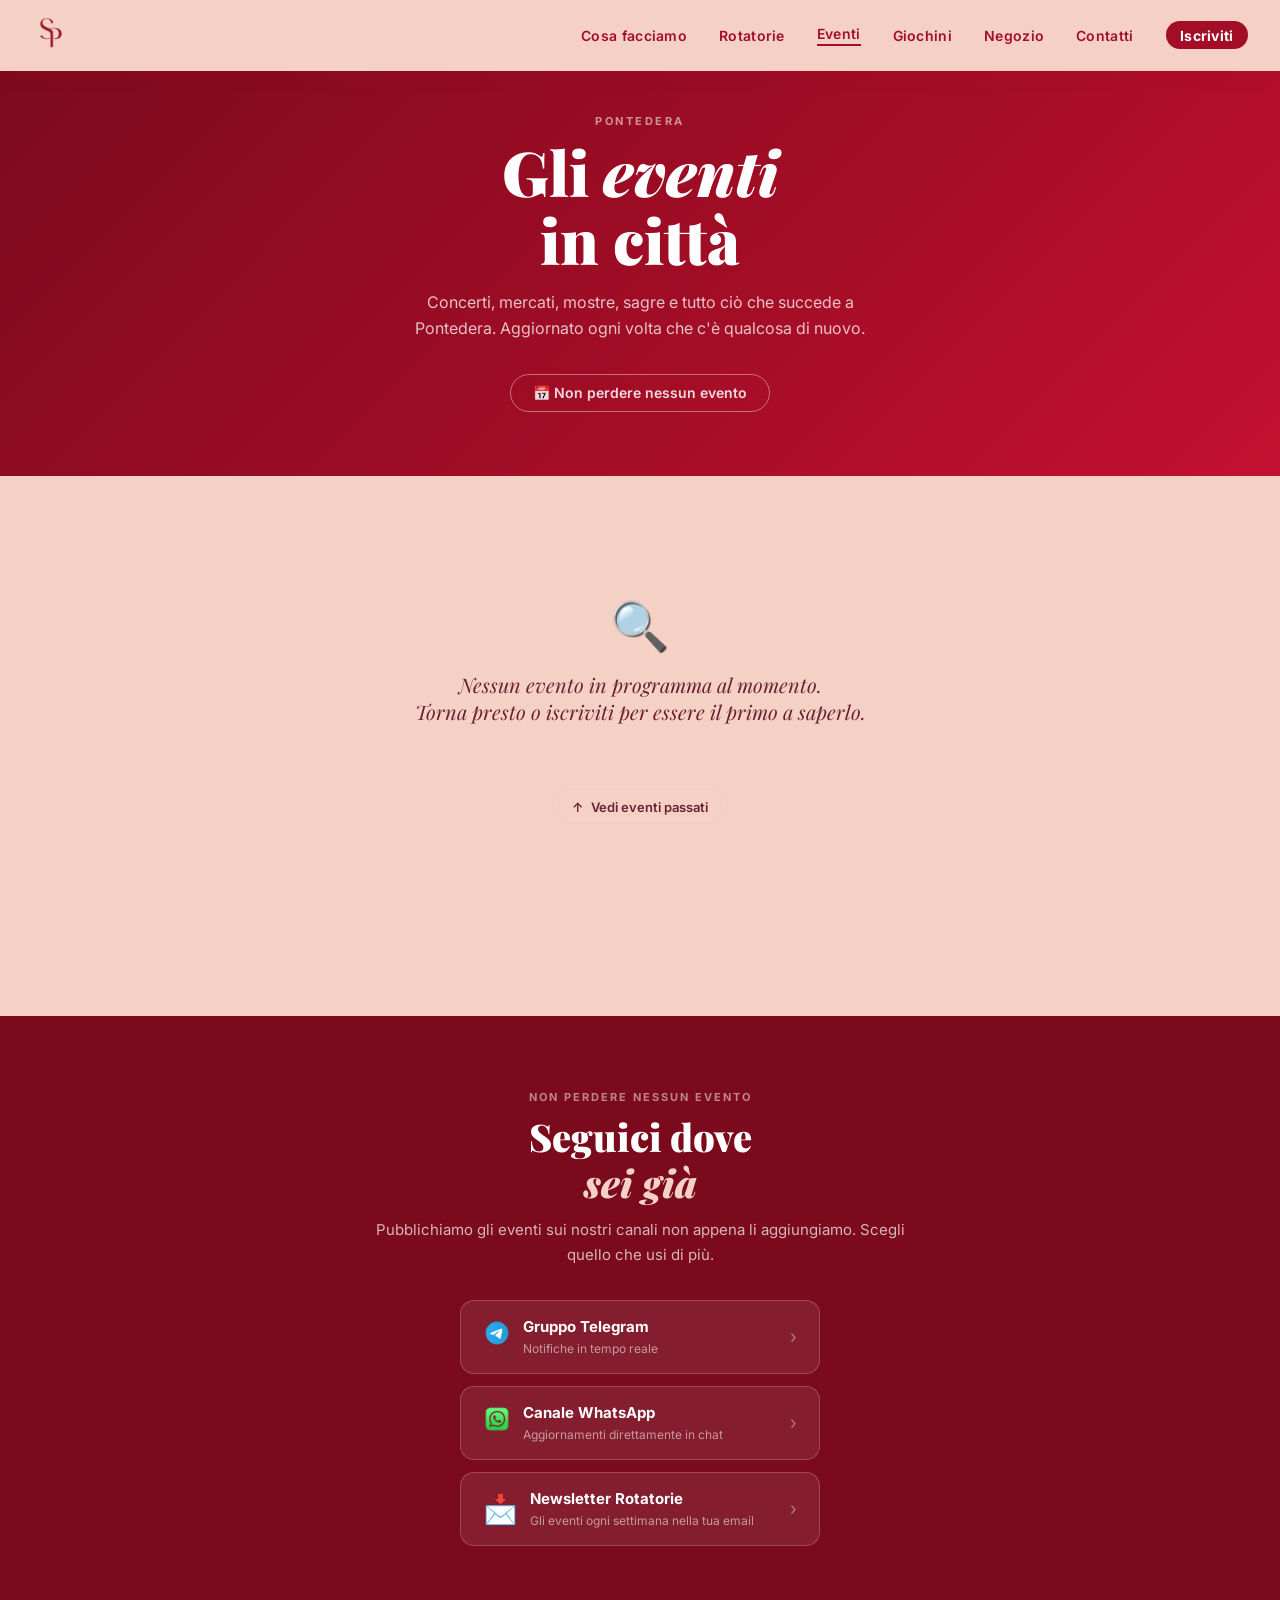
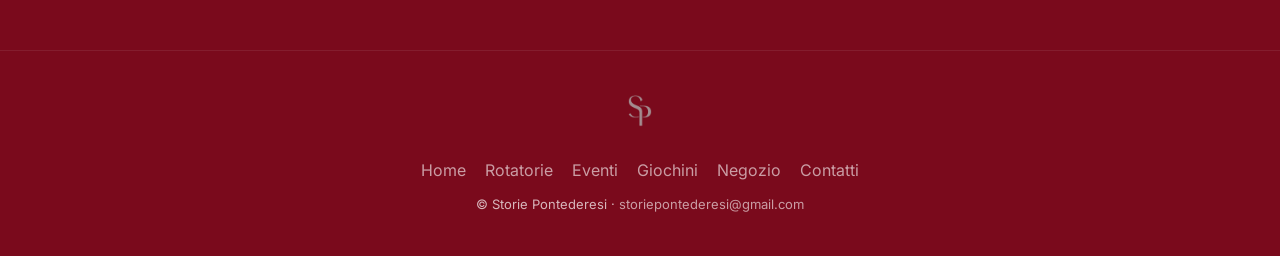
==== eventi/index.html @ 3904f4c8 "Aggiunge 10 eventi di giugno al calendario Co-Authored-By: Claude Sonnet 4.6 <noreply@anthropic.com>" ====
<!DOCTYPE html>
<html lang="it">
<head>
  <meta charset="UTF-8">
  <meta name="viewport" content="width=device-width, initial-scale=1.0">
  <title>Eventi a Pontedera – Storie Pontederesi</title>
  <meta name="description" content="Il calendario degli eventi di Pontedera curato da Storie Pontederesi. Non perdere nessun appuntamento in città.">
  <meta property="og:title" content="Eventi a Pontedera – Storie Pontederesi">
  <meta property="og:description" content="Il calendario degli eventi di Pontedera. Iscriviti per ricevere notifiche quando aggiungiamo nuovi appuntamenti.">
  <meta property="og:url" content="https://storiepontederesi.it/eventi/">
  <link rel="icon" href="../grafiche/logo.png">
  <link rel="apple-touch-icon" href="../grafiche/logo.png">
  <link href="https://fonts.googleapis.com/css2?family=Playfair+Display:ital,wght@0,400;0,700;0,900;1,400;1,700&family=Inter:wght@400;500;600;700&display=swap" rel="stylesheet">
  <style>
    *, *::before, *::after { box-sizing: border-box; margin: 0; padding: 0; }

    :root {
      --granata: #a40d26;
      --granata-scuro: #7a0a1c;
      --granata-chiaro: #c41030;
      --crema: #f5d0c5;
      --crema-scuro: #ead0c8;
      --bianco: #fff;
      --testo: #2a0a0f;
      --testo-mid: #6b2030;
    }

    html { scroll-behavior: smooth; }
    body {
      font-family: 'Inter', sans-serif;
      color: var(--testo);
      background: var(--crema);
      overflow-x: hidden;
    }

    /* ── NAVBAR ── */
    #navbar {
      position: fixed; top: 0; left: 0; right: 0; z-index: 100;
      padding: .9rem 2rem;
      display: flex; align-items: center; justify-content: space-between;
      background: var(--crema);
      box-shadow: 0 2px 20px rgba(164,13,38,.12);
    }
    .nav-logo { height: 38px; object-fit: contain; }
    nav { display: flex; gap: 2rem; align-items: center; }
    nav a {
      font-size: 14px; font-weight: 600; text-decoration: none;
      color: var(--granata); letter-spacing: .3px; transition: color .2s;
    }
    nav a:hover { color: var(--granata-scuro); }
    nav a.active {
      border-bottom: 2px solid var(--granata); padding-bottom: 2px;
    }
    .nav-cta {
      background: var(--granata); color: var(--bianco) !important;
      border-radius: 999px; padding: .35rem .9rem; font-weight: 700 !important;
    }
    .nav-cta:hover { background: var(--granata-scuro) !important; color: var(--bianco) !important; }

    .hamburger { display: none; cursor: pointer; flex-direction: column; gap: 5px; }
    .hamburger span { display: block; width: 24px; height: 2px; background: var(--granata); border-radius: 2px; }
    #mobile-menu {
      display: none; position: fixed; inset: 0; top: 60px;
      background: var(--crema); z-index: 99; padding: 2rem;
      flex-direction: column; gap: 1.4rem;
    }
    #mobile-menu.open { display: flex; }
    #mobile-menu a {
      font-size: 20px; font-weight: 700; color: var(--granata);
      text-decoration: none; font-family: 'Playfair Display', serif;
    }

    /* ── HERO ── */
    .hero {
      background: linear-gradient(135deg, var(--granata-scuro) 0%, var(--granata) 60%, var(--granata-chiaro) 100%);
      padding: 7rem 1.5rem 4rem;
      text-align: center;
    }
    .hero .label {
      font-size: 11px; font-weight: 700; text-transform: uppercase;
      letter-spacing: 2.5px; color: rgba(255,255,255,.55); margin-bottom: .5rem;
    }
    .hero h1 {
      font-family: 'Playfair Display', serif;
      font-size: clamp(34px, 6vw, 62px);
      color: var(--bianco); font-weight: 900; line-height: 1.1;
      margin-bottom: .9rem;
    }
    .hero h1 em { font-style: italic; }
    .hero p {
      font-size: 16px; color: rgba(255,255,255,.75);
      max-width: 480px; margin: 0 auto 2rem; line-height: 1.65;
    }
    .hero-sub-btns {
      display: flex; gap: 10px; justify-content: center; flex-wrap: wrap;
    }
    .btn-ghost {
      display: inline-flex; align-items: center; gap: 6px;
      color: rgba(255,255,255,.85); font-weight: 600; font-size: 14px;
      border-radius: 999px; padding: .6rem 1.4rem;
      border: 1.5px solid rgba(255,255,255,.4); text-decoration: none;
      transition: border-color .2s, background .2s;
    }
    .btn-ghost:hover { border-color: var(--bianco); background: rgba(255,255,255,.1); }

    /* ── LISTA EVENTI ── */
    #eventi {
      background: var(--crema);
      padding: 3.5rem 1.5rem 5rem;
      min-height: 60vh;
    }
    .eventi-inner { max-width: 680px; margin: 0 auto; }

    .month-group { margin-bottom: 3rem; }
    .month-label {
      font-family: 'Playfair Display', serif;
      font-size: 13px; font-weight: 700; text-transform: uppercase;
      letter-spacing: 2px; color: var(--granata);
      padding-bottom: .6rem;
      border-bottom: 2px solid var(--granata);
      margin-bottom: 1.2rem;
    }

    .event-card {
      background: var(--bianco);
      border-radius: 16px;
      overflow: hidden;
      margin-bottom: .8rem;
      border: 1.5px solid var(--crema-scuro);
      transition: box-shadow .18s, transform .18s, border-color .18s;
      text-decoration: none;
      color: inherit;
      display: block;
    }
    .event-card:hover, .event-card:focus {
      box-shadow: 0 6px 24px rgba(164,13,38,.13);
      transform: translateY(-2px);
    }
    .event-card.has-link:hover { border-color: var(--granata); }

    .event-card-img {
      width: 100%; height: 200px;
      object-fit: cover; display: block;
    }

    .event-card-inner {
      padding: 1.2rem 1.4rem;
      display: grid;
      grid-template-columns: 52px 1fr;
      gap: 1rem;
    }

    .event-date {
      display: flex; flex-direction: column; align-items: center;
      justify-content: flex-start; padding-top: .1rem;
      flex-shrink: 0;
    }
    .event-date .day {
      font-family: 'Playfair Display', serif;
      font-size: 28px; font-weight: 900; line-height: 1;
      color: var(--granata);
    }
    .event-date .dow {
      font-size: 10px; font-weight: 700; text-transform: uppercase;
      letter-spacing: 1px; color: var(--testo-mid); margin-top: 2px;
    }

    .event-body {}
    .event-title {
      font-family: 'Playfair Display', serif;
      font-size: 18px; font-weight: 700;
      color: var(--testo); line-height: 1.25;
      margin-bottom: .25rem;
    }
    .event-meta {
      display: flex; flex-wrap: wrap; gap: 8px;
      margin-bottom: .4rem;
    }
    .event-meta span {
      font-size: 12px; color: var(--testo-mid);
      display: flex; align-items: center; gap: 3px;
    }
    .event-desc {
      font-size: 13px; color: var(--testo-mid); line-height: 1.55;
    }
    .event-link-tag {
      display: inline-block; margin-top: .5rem;
      font-size: 12px; font-weight: 700; color: var(--granata);
      letter-spacing: .3px;
    }

    /* Stato vuoto */
    .empty-state {
      text-align: center; padding: 4rem 1rem;
    }
    .empty-state .icon { font-size: 48px; margin-bottom: 1rem; }
    .empty-state p {
      font-family: 'Playfair Display', serif; font-style: italic;
      font-size: 20px; color: var(--testo-mid);
    }

    /* Pulsante eventi passati */
    .past-toggle {
      display: flex; align-items: center; gap: 8px;
      background: none; border: 1.5px solid var(--crema-scuro);
      border-radius: 999px; padding: .55rem 1.2rem;
      font-family: 'Inter', sans-serif; font-size: 13px;
      font-weight: 600; color: var(--testo-mid);
      cursor: pointer; margin: 0 auto 2rem;
      transition: border-color .18s, color .18s;
    }
    .past-toggle:hover { border-color: var(--granata); color: var(--granata); }
    .past-toggle .arrow { transition: transform .25s; display: inline-block; }
    .past-toggle.open .arrow { transform: rotate(180deg); }

    #past-eventi { display: none; }
    #past-eventi.open { display: block; }
    #past-eventi .month-label { color: var(--testo-mid); border-color: var(--crema-scuro); opacity: .7; }

    /* Tag categoria */
    .event-tag {
      display: inline-block;
      font-size: 10px; font-weight: 700; text-transform: uppercase;
      letter-spacing: 1px; padding: .15rem .55rem;
      border-radius: 999px; background: var(--crema);
      color: var(--granata); flex-shrink: 0;
    }

    /* ── ISCRIVITI ── */
    #iscriviti {
      background: var(--granata-scuro);
      padding: 4.5rem 1.5rem;
      text-align: center;
    }
    .iscr-inner { max-width: 560px; margin: 0 auto; }
    .iscr-inner .label {
      font-size: 11px; font-weight: 700; text-transform: uppercase;
      letter-spacing: 2px; color: rgba(255,255,255,.5); margin-bottom: .5rem;
    }
    .iscr-inner h2 {
      font-family: 'Playfair Display', serif;
      font-size: clamp(26px, 4vw, 38px); font-weight: 900;
      color: var(--bianco); line-height: 1.2; margin-bottom: .8rem;
    }
    .iscr-inner h2 em { font-style: italic; color: var(--crema); }
    .iscr-inner > p {
      font-size: 15px; color: rgba(255,255,255,.7); line-height: 1.65;
      margin-bottom: 2rem;
    }

    .iscr-btns {
      display: flex; flex-direction: column; gap: 12px;
      max-width: 360px; margin: 0 auto 2rem;
    }
    .btn-iscr {
      display: flex; align-items: center; gap: 12px;
      background: rgba(255,255,255,.08); border: 1.5px solid rgba(255,255,255,.2);
      border-radius: 14px; padding: 1rem 1.4rem;
      text-decoration: none; text-align: left;
      transition: background .18s, border-color .18s;
    }
    .btn-iscr:hover { background: rgba(255,255,255,.15); border-color: rgba(255,255,255,.5); }
    .btn-iscr .icon { font-size: 28px; flex-shrink: 0; }
    .btn-iscr .text { flex: 1; }
    .btn-iscr .text strong {
      display: block; font-size: 15px; color: var(--bianco); font-weight: 700;
      margin-bottom: 1px;
    }
    .btn-iscr .text span {
      font-size: 12px; color: rgba(255,255,255,.55);
    }
    .btn-iscr .arrow { color: rgba(255,255,255,.4); font-size: 18px; }


    /* ── FOOTER ── */
    footer {
      background: var(--granata-scuro);
      border-top: 1px solid rgba(255,255,255,.08);
      color: rgba(255,255,255,.7);
      padding: 2.5rem 1.5rem; text-align: center;
    }
    footer img { height: 40px; margin-bottom: .8rem; opacity: .8; }
    footer p { font-size: 13px; line-height: 1.8; }
    footer a { color: rgba(255,255,255,.6); text-decoration: none; }
    footer a:hover { color: var(--bianco); }
    .footer-links { display: flex; gap: 1.2rem; justify-content: center; flex-wrap: wrap; margin: .8rem 0; }

    /* ── RESPONSIVE ── */
    @media (max-width: 600px) {
      nav { display: none; }
      .hamburger { display: flex; }
      .event-card-inner {
        grid-template-columns: 44px 1fr;
        gap: .8rem;
        padding: 1rem 1.1rem;
      }
      .event-card-img { height: 170px; }
      .event-date .day { font-size: 24px; }
      .event-title { font-size: 16px; }
      #eventi { padding: 2.5rem 1rem 4rem; }
      .hero { padding: 6rem 1.2rem 3.5rem; }
      #iscriviti { padding: 3.5rem 1.2rem; }
    }
  </style>
  <script data-goatcounter="https://storiepontederesi.goatcounter.com/count" async src="//gc.zgo.at/count.js"></script>
</head>
<body>

<!-- ── NAVBAR ── -->
<header id="navbar">
  <a href="/"><img src="../grafiche/logo.png" alt="Storie Pontederesi" class="nav-logo"></a>
  <nav>
    <a href="/#cosa-facciamo">Cosa facciamo</a>
    <a href="https://storiepontederesi.substack.com" target="_blank">Rotatorie</a>
    <a href="/eventi/" class="active">Eventi</a>
    <a href="/giochi/">Giochini</a>
    <a href="/negozio/">Negozio</a>
    <a href="/#contatti">Contatti</a>
    <a href="https://storiepontederesi.substack.com/subscribe" target="_blank" class="nav-cta">Iscriviti</a>
  </nav>
  <div class="hamburger" id="hamburger" onclick="toggleMenu()">
    <span></span><span></span><span></span>
  </div>
</header>

<div id="mobile-menu">
  <a href="/#cosa-facciamo" onclick="toggleMenu()">Cosa facciamo</a>
  <a href="https://storiepontederesi.substack.com" target="_blank">Rotatorie</a>
  <a href="/eventi/" onclick="toggleMenu()">📅 Eventi</a>
  <a href="/giochi/" onclick="toggleMenu()">Giochini</a>
  <a href="/negozio/" onclick="toggleMenu()">Negozio</a>
  <a href="/#contatti" onclick="toggleMenu()">Contatti</a>
  <a href="https://storiepontederesi.substack.com/subscribe" target="_blank">→ Iscriviti gratis</a>
</div>

<!-- ── HERO ── -->
<div class="hero">
  <p class="label">Pontedera</p>
  <h1>Gli <em>eventi</em><br>in città</h1>
  <p>Concerti, mercati, mostre, sagre e tutto ciò che succede a Pontedera. Aggiornato ogni volta che c'è qualcosa di nuovo.</p>
  <div class="hero-sub-btns">
    <a href="#iscriviti" class="btn-ghost">📅 Non perdere nessun evento</a>
  </div>
</div>

<!-- ── LISTA EVENTI ── -->
<section id="eventi">
  <div class="eventi-inner">
    <div id="eventi-lista"></div>
    <div id="past-eventi"></div>
    <button class="past-toggle" id="past-toggle" onclick="togglePast()" style="display:none">
      <span class="arrow">↑</span> <span id="past-label">Vedi eventi passati</span>
    </button>
  </div>
</section>

<!-- ── SEGUICI ── -->
<section id="iscriviti">
  <div class="iscr-inner">
    <p class="label">Non perdere nessun evento</p>
    <h2>Seguici dove<br><em>sei già</em></h2>
    <p>Pubblichiamo gli eventi sui nostri canali non appena li aggiungiamo. Scegli quello che usi di più.</p>

    <div class="iscr-btns">
      <a href="https://t.me/+WxttpZPyHsc3ZmVk" target="_blank" class="btn-iscr">
        <span class="icon"><img src="../grafiche/TelegramLogo.png" alt="Telegram" style="width:28px;height:28px;object-fit:contain;"></span>
        <span class="text">
          <strong>Gruppo Telegram</strong>
          <span>Notifiche in tempo reale</span>
        </span>
        <span class="arrow">›</span>
      </a>
      <a href="https://whatsapp.com/channel/0029VbD66IMG8l5E7vnlet40" target="_blank" class="btn-iscr">
        <span class="icon"><img src="../grafiche/WpLogo.png" alt="WhatsApp" style="width:28px;height:28px;object-fit:contain;"></span>
        <span class="text">
          <strong>Canale WhatsApp</strong>
          <span>Aggiornamenti direttamente in chat</span>
        </span>
        <span class="arrow">›</span>
      </a>
      <a href="https://storiepontederesi.substack.com/subscribe" target="_blank" class="btn-iscr">
        <span class="icon">📩</span>
        <span class="text">
          <strong>Newsletter Rotatorie</strong>
          <span>Gli eventi ogni settimana nella tua email</span>
        </span>
        <span class="arrow">›</span>
      </a>
    </div>
  </div>
</section>

<!-- ── FOOTER ── -->
<footer>
  <img src="../grafiche/logo-bianco.png" alt="Storie Pontederesi">
  <div class="footer-links">
    <a href="/">Home</a>
    <a href="https://storiepontederesi.substack.com" target="_blank">Rotatorie</a>
    <a href="/eventi/">Eventi</a>
    <a href="/giochi/">Giochini</a>
    <a href="/negozio/">Negozio</a>
    <a href="/#contatti">Contatti</a>
  </div>
  <p>© Storie Pontederesi · <a href="mailto:storiepontederesi@gmail.com">storiepontederesi@gmail.com</a></p>
</footer>

<script>
// ─────────────────────────────────────────────
//  EVENTI — aggiungi qui i nuovi eventi
//  Formato data: 'AAAA-MM-GG'
//  ora: opzionale, es. '21:00' oppure null
//  luogo: opzionale
//  tag: opzionale, es. 'Musica' | 'Mercato' | 'Cultura' | 'Sport' | 'Sagra'
//  link: opzionale, URL per maggiori info
// ─────────────────────────────────────────────
const EVENTI = [
  {
    data: '2026-05-27',
    titolo: 'Gli studenti incontrano Marco Bezzecchi e Jorge Martín',
    desc: 'I piloti di Aprilia Racing Marco Bezzecchi e Jorge Martín fanno visita al Museo Piaggio e incontrano gli studenti.',
    luogo: 'Museo Piaggio',
    ora: '13:30',
    tag: 'Motori',
    img: null,
    link: null
  },
  {
    data: '2026-05-29',
    titolo: 'Romano Prodi e Alfio Nicotra al Teatro Era',
    desc: 'Incontro sui temi della pace, promosso dalla Tavola della Pace con la collaborazione dei nuclei Acli Gronchi e il patrocinio del Comune.',
    luogo: 'Teatro Era',
    ora: '21:15',
    tag: 'Cultura',
    img: null,
    link: 'https://www.comune.pontedera.pi.it/vivere-il-comune/eventi/romano-prodi-e-alfio-nicotra-al-teatro-era/'
  },
  {
    data: '2026-05-30',
    titolo: 'Il raduno nazionale dei Ciao a Pontedera',
    desc: 'Pontedera ospita Ciao da tutta Italia per il meeting nazionale che quest\'anno farà base su Pontedera. La due giorni parte sabato alle 15 dal Museo Piaggio e si dipana con un programma di due giorni, come da locandina allegata.',
    luogo: 'Museo Piaggio',
    ora: '15:00–19:00',
    tag: 'Motori',
    img: null,
    link: 'https://www.comune.pontedera.pi.it/vivere-il-comune/eventi/il-raduno-nazionale-dei-ciao-a-pontedera/'
  },
  {
    data: '2026-06-05',
    titolo: 'Connessioni in Villa a Villa Crastan',
    desc: null,
    luogo: 'Villa Crastan',
    ora: '16:00–24:00',
    tag: 'Cultura',
    img: null,
    link: 'https://www.comune.pontedera.pi.it/novita/a-villa-crastan-le-connessioni-in-villa/'
  },
  {
    data: '2026-06-05',
    titolo: 'Le Tele di Penelope alla biblioteca Gronchi',
    desc: null,
    luogo: 'Biblioteca Gronchi',
    ora: '18:00',
    tag: 'Cultura',
    img: null,
    link: 'https://www.comune.pontedera.pi.it/vivere-il-comune/eventi/le-tele-di-penelope-alla-biblioteca-gronchi/'
  },
  {
    data: '2026-06-06',
    titolo: 'BBQ Party della Bellaria Rugby',
    desc: null,
    luogo: null,
    ora: '19:30',
    tag: 'Sport',
    img: null,
    link: 'https://www.facebook.com/events/1599086194525030/'
  },
  {
    data: '2026-06-10',
    titolo: 'Presentazioni al tramonto a Villa Crastan',
    desc: null,
    luogo: 'Villa Crastan',
    ora: null,
    tag: 'Cultura',
    img: null,
    link: 'https://www.comune.pontedera.pi.it/vivere-il-comune/eventi/presentazioni-al-tramonto-a-villa-crastan/'
  },
  {
    data: '2026-06-11',
    titolo: 'La Mille Miglia passa da Pontedera',
    desc: null,
    luogo: 'Pontedera',
    ora: null,
    tag: 'Motori',
    img: null,
    link: 'https://www.comune.pontedera.pi.it/vivere-il-comune/eventi/la-mille-miglia-a-pontedera/'
  },
  {
    data: '2026-06-12',
    titolo: 'Sergio Cusani e Carlo Sama ospiti di Punti di Vista',
    desc: null,
    luogo: null,
    ora: '18:00',
    tag: 'Cultura',
    img: null,
    link: null
  },
  {
    data: '2026-06-12',
    titolo: 'Un concerto lirico al Parco fluviale',
    desc: null,
    luogo: 'Parco fluviale',
    ora: '21:00',
    tag: 'Musica',
    img: null,
    link: 'https://www.comune.pontedera.pi.it/vivere-il-comune/eventi/un-concerto-lirico-al-parco-fluviale/'
  },
  {
    data: '2026-06-12',
    titolo: 'Dante a Treggiaia in piazza Lazzerini',
    desc: null,
    luogo: 'Piazza Lazzerini, Treggiaia',
    ora: '21:00',
    tag: 'Cultura',
    img: null,
    link: 'https://www.comune.pontedera.pi.it/vivere-il-comune/eventi/dante-a-treggiaia-in-piazza-lazzerini/'
  },
  {
    data: '2026-06-13',
    titolo: 'Notte Bianca dello Sport',
    desc: 'Energia, sport e musica in un evento che unisce movimento e shopping.',
    luogo: 'Pontedera',
    ora: 'dalle 17:00',
    tag: 'Sport',
    img: null,
    link: null
  },
  {
    data: '2026-06-13',
    titolo: 'Le Quattro Stagioni di Vivaldi al Teatro Era',
    desc: null,
    luogo: 'Teatro Era',
    ora: '21:00',
    tag: 'Musica',
    img: null,
    link: 'https://www.comune.pontedera.pi.it/vivere-il-comune/eventi/il-teatro-era-ospita-le-quattro-stagioni-di-vivaldi/'
  },
];

// ─────────────────────────────────────────────
//  Rendering — non modificare
// ─────────────────────────────────────────────
const GIORNI = ['Dom','Lun','Mar','Mer','Gio','Ven','Sab'];
const MESI = ['Gennaio','Febbraio','Marzo','Aprile','Maggio','Giugno',
              'Luglio','Agosto','Settembre','Ottobre','Novembre','Dicembre'];

function buildCard(e) {
  const giorno = GIORNI[e._d.getDay()];
  const giornata = String(e._d.getDate()).padStart(2, '0');
  const metaItems = [];
  if (e.ora) metaItems.push(`<span>🕐 ${e.ora}</span>`);
  if (e.luogo) metaItems.push(`<span>📍 ${e.luogo}</span>`);
  if (e.tag) metaItems.push(`<span class="event-tag">${e.tag}</span>`);
  const Wrapper = e.link ? 'a' : 'div';
  const wrapperAttrs = e.link ? `href="${e.link}" target="_blank" rel="noopener"` : '';
  const hasLink = e.link ? ' has-link' : '';
  return `
    <${Wrapper} ${wrapperAttrs} class="event-card${hasLink}">
      ${e.img ? `<img src="${e.img}" alt="${e.titolo}" class="event-card-img" loading="lazy">` : ''}
      <div class="event-card-inner">
        <div class="event-date">
          <span class="day">${giornata}</span>
          <span class="dow">${giorno}</span>
        </div>
        <div class="event-body">
          <p class="event-title">${e.titolo}</p>
          ${metaItems.length ? `<div class="event-meta">${metaItems.join('')}</div>` : ''}
          ${e.desc ? `<p class="event-desc">${e.desc}</p>` : ''}
          ${e.link ? `<span class="event-link-tag">Maggiori info →</span>` : ''}
        </div>
      </div>
    </${Wrapper}>`;
}

function buildGroups(lista) {
  const gruppi = {};
  lista.forEach(e => {
    const chiave = `${e._d.getFullYear()}-${String(e._d.getMonth()).padStart(2,'0')}`;
    if (!gruppi[chiave]) gruppi[chiave] = { label: `${MESI[e._d.getMonth()]} ${e._d.getFullYear()}`, eventi: [] };
    gruppi[chiave].eventi.push(e);
  });
  let html = '';
  for (const g of Object.values(gruppi)) {
    html += `<div class="month-group"><p class="month-label">${g.label}</p>`;
    g.eventi.forEach(e => { html += buildCard(e); });
    html += '</div>';
  }
  return html;
}

function renderEventi() {
  const oggi = new Date(); oggi.setHours(0,0,0,0);
  const tutti = EVENTI.map(e => ({ ...e, _d: new Date(e.data + 'T00:00:00') }));

  const futuri = tutti.filter(e => e._d >= oggi).sort((a, b) => a._d - b._d);
  const passati = tutti.filter(e => e._d < oggi).sort((a, b) => b._d - a._d);

  const container = document.getElementById('eventi-lista');
  if (futuri.length === 0) {
    container.innerHTML = `
      <div class="empty-state">
        <div class="icon">🔍</div>
        <p>Nessun evento in programma al momento.<br>Torna presto o iscriviti per essere il primo a saperlo.</p>
      </div>`;
  } else {
    container.innerHTML = buildGroups(futuri);
  }

  if (passati.length > 0) {
    document.getElementById('past-eventi').innerHTML = buildGroups(passati);
    document.getElementById('past-toggle').style.display = 'flex';
  }
}

function togglePast() {
  const section = document.getElementById('past-eventi');
  const btn = document.getElementById('past-toggle');
  const label = document.getElementById('past-label');
  const isOpen = section.classList.toggle('open');
  btn.classList.toggle('open', isOpen);
  label.textContent = isOpen ? 'Nascondi eventi passati' : 'Vedi eventi passati';
  if (isOpen) section.scrollIntoView({ behavior: 'smooth', block: 'start' });
}

renderEventi();

// Navbar / menu
function toggleMenu() {
  document.getElementById('mobile-menu').classList.toggle('open');
}
document.addEventListener('click', e => {
  const menu = document.getElementById('mobile-menu');
  const hamburger = document.getElementById('hamburger');
  if (menu.classList.contains('open') && !menu.contains(e.target) && !hamburger.contains(e.target)) {
    menu.classList.remove('open');
  }
});
</script>
</body>
</html>
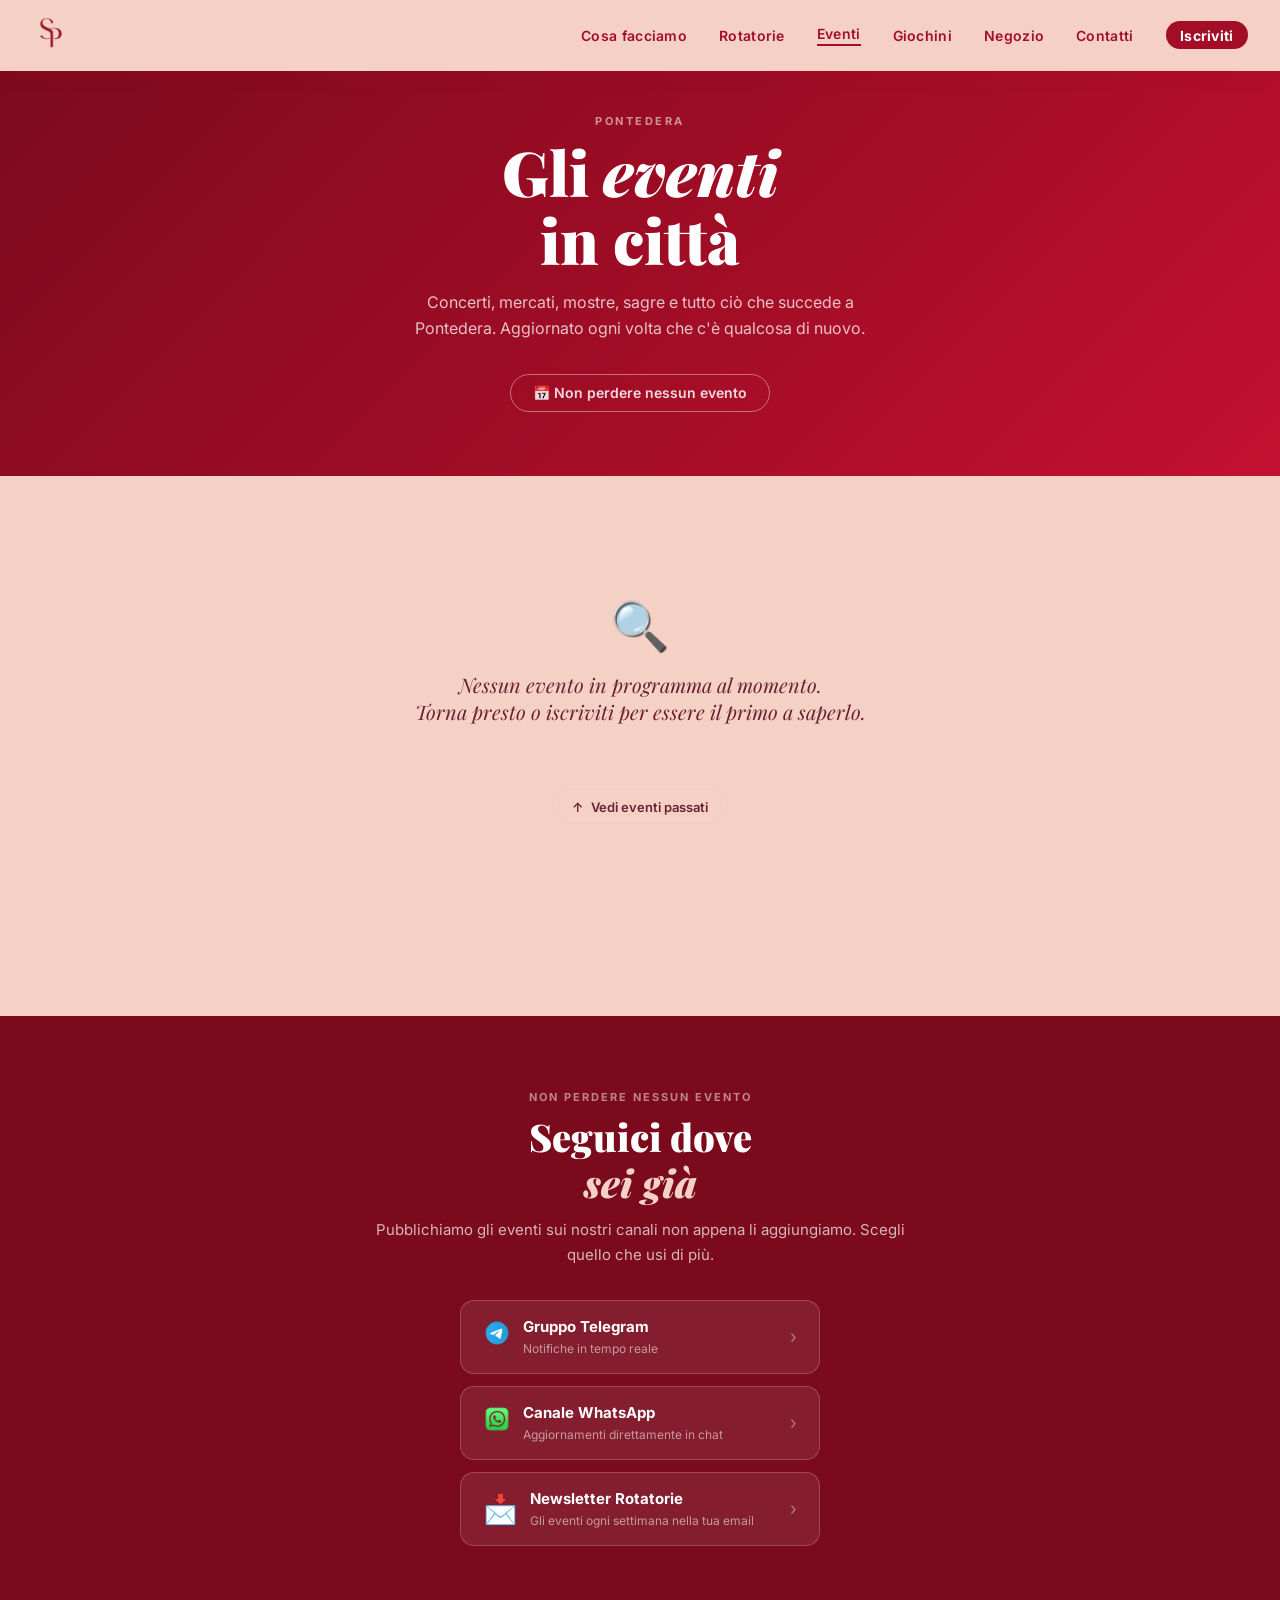
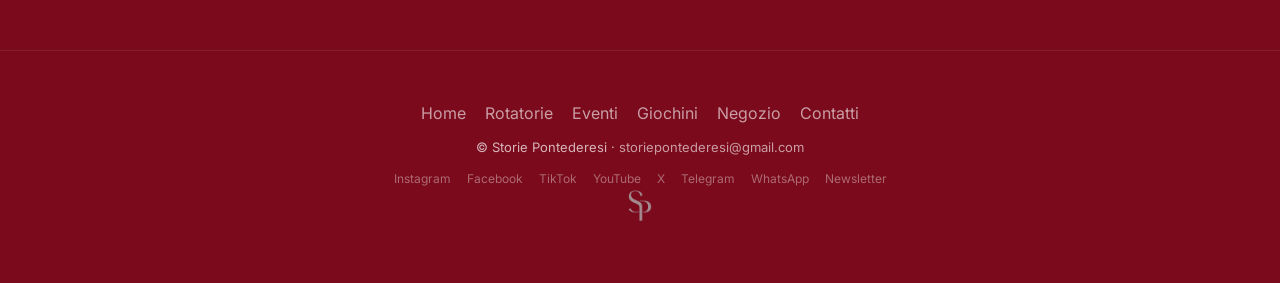
==== commit 4d69c0e9: "Aggiunge social nel footer di tutte le pagine Co-Authored-By: Claude Sonnet 4.6 <noreply@anthropic.c" ====
--- a/eventi/index.html
+++ b/eventi/index.html
@@ -284,6 +284,7 @@
     footer a { color: rgba(255,255,255,.6); text-decoration: none; }
     footer a:hover { color: var(--bianco); }
     .footer-links { display: flex; gap: 1.2rem; justify-content: center; flex-wrap: wrap; margin: .8rem 0; }
+    .footer-social { display: flex; gap: 1rem; justify-content: center; flex-wrap: wrap; margin-top: .75rem; font-size: 12px; opacity: .65; }
 
     /* ── RESPONSIVE ── */
     @media (max-width: 600px) {
@@ -392,7 +393,6 @@
 
 <!-- ── FOOTER ── -->
 <footer>
-  <img src="../grafiche/logo-bianco.png" alt="Storie Pontederesi">
   <div class="footer-links">
     <a href="/">Home</a>
     <a href="https://storiepontederesi.substack.com" target="_blank">Rotatorie</a>
@@ -402,6 +402,17 @@
     <a href="/#contatti">Contatti</a>
   </div>
   <p>© Storie Pontederesi · <a href="mailto:storiepontederesi@gmail.com">storiepontederesi@gmail.com</a></p>
+  <div class="footer-social">
+    <a href="https://www.instagram.com/storiepontederesi/" target="_blank" title="Instagram">Instagram</a>
+    <a href="https://www.facebook.com/storiepontederesi/" target="_blank" title="Facebook">Facebook</a>
+    <a href="https://www.tiktok.com/@storiepontederesi" target="_blank" title="TikTok">TikTok</a>
+    <a href="https://www.youtube.com/@StoriePontederesi" target="_blank" title="YouTube">YouTube</a>
+    <a href="https://x.com/SPontederesi" target="_blank" title="X">X</a>
+    <a href="https://t.me/+WxttpZPyHsc3ZmVk" target="_blank" title="Telegram">Telegram</a>
+    <a href="https://whatsapp.com/channel/0029VbD66IMG8l5E7vnlet40" target="_blank" title="WhatsApp">WhatsApp</a>
+    <a href="https://storiepontederesi.substack.com" target="_blank" title="Newsletter">Newsletter</a>
+  </div>
+  <img src="../grafiche/logo-bianco.png" alt="Storie Pontederesi">
 </footer>
 
 <script>
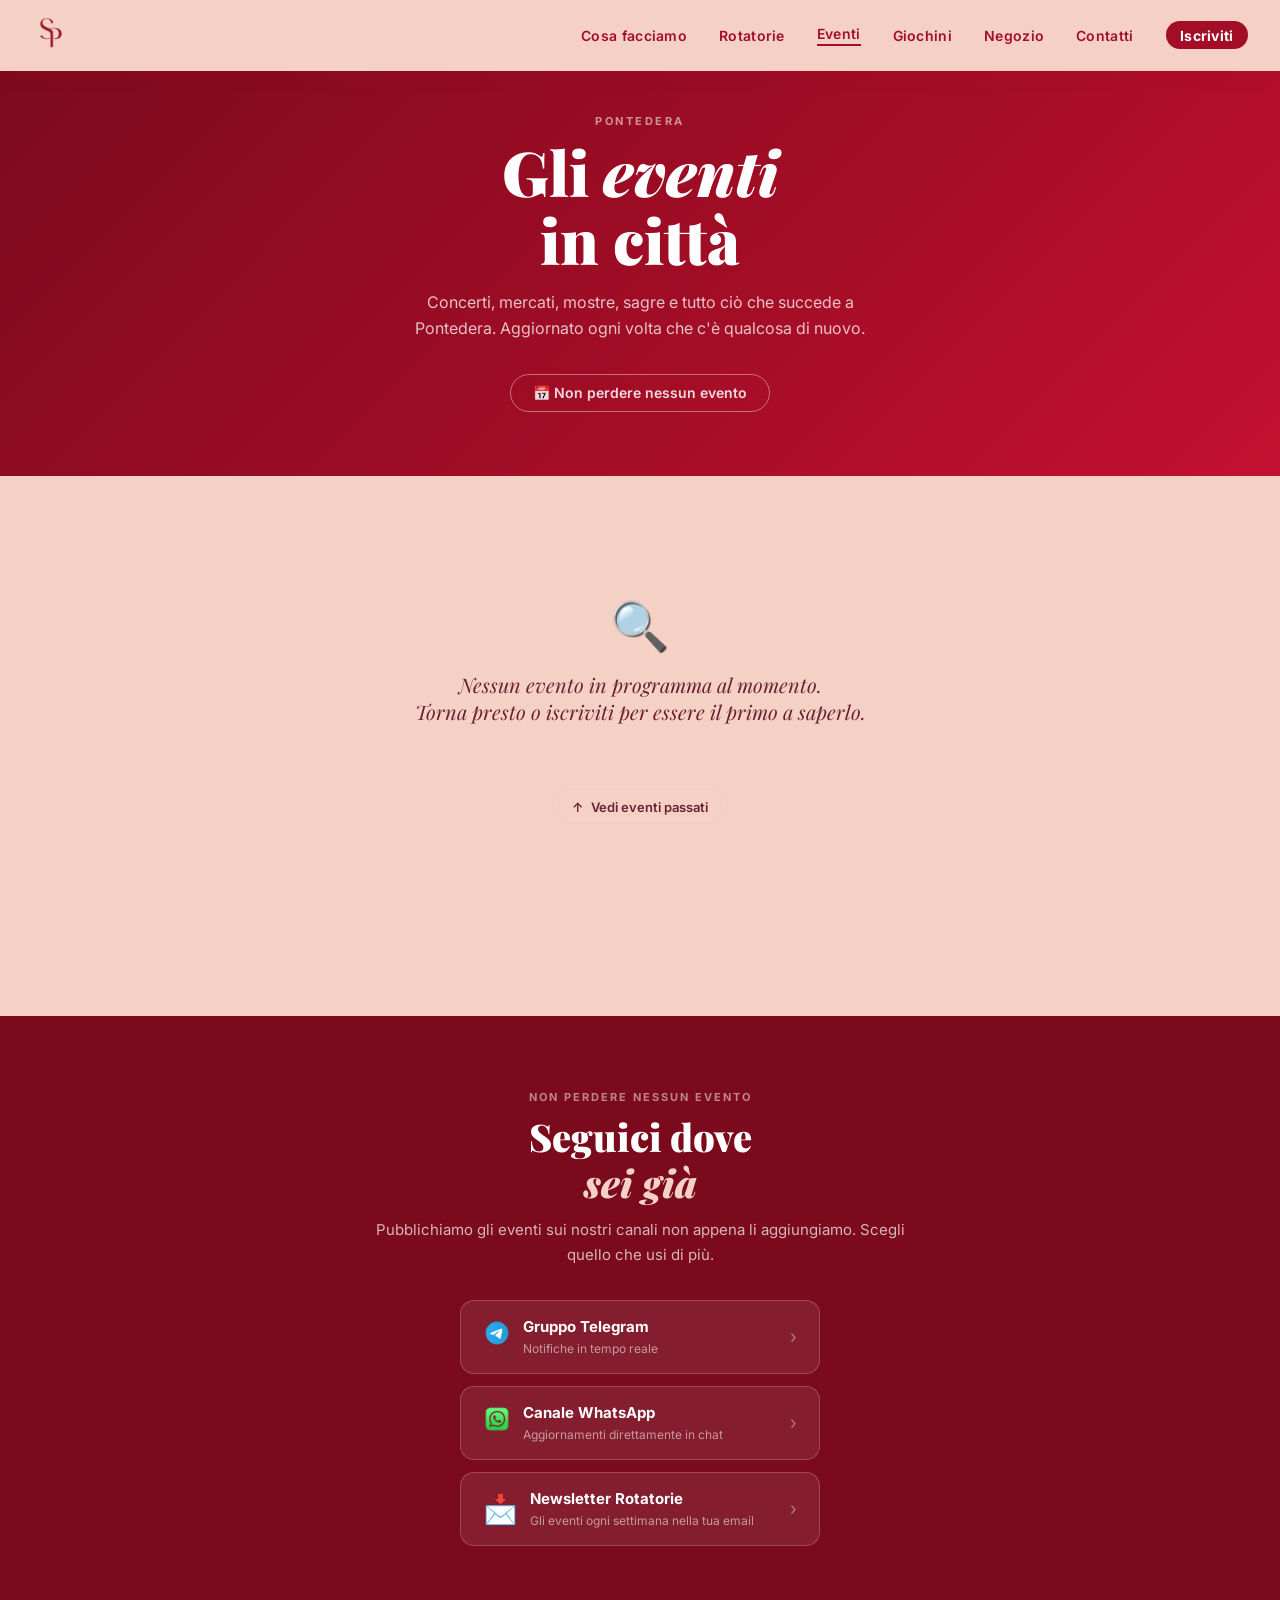
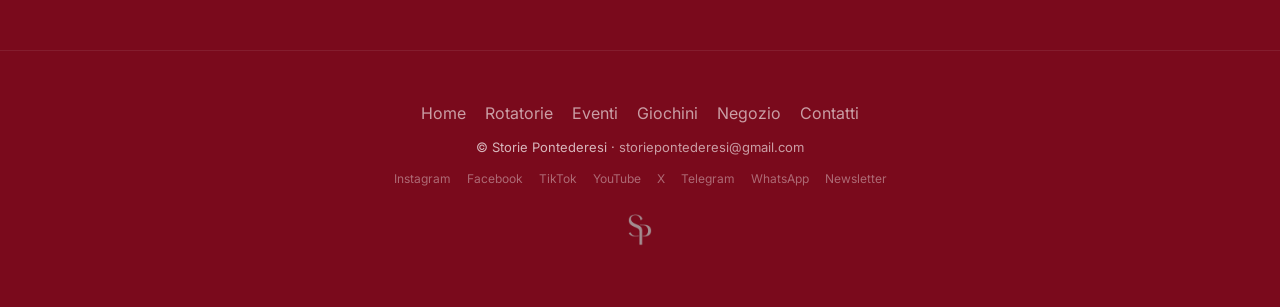
==== commit 77a5c6d0: "Aumenta spazio tra logo e riga contatti nel footer Co-Authored-By: Claude Sonnet 4.6 <noreply@anthro" ====
--- a/eventi/index.html
+++ b/eventi/index.html
@@ -279,7 +279,7 @@
       color: rgba(255,255,255,.7);
       padding: 2.5rem 1.5rem; text-align: center;
     }
-    footer img { height: 40px; margin-bottom: .8rem; opacity: .8; }
+    footer img { height: 40px; margin-top: 1.5rem; margin-bottom: .8rem; opacity: .8; }
     footer p { font-size: 13px; line-height: 1.8; }
     footer a { color: rgba(255,255,255,.6); text-decoration: none; }
     footer a:hover { color: var(--bianco); }
